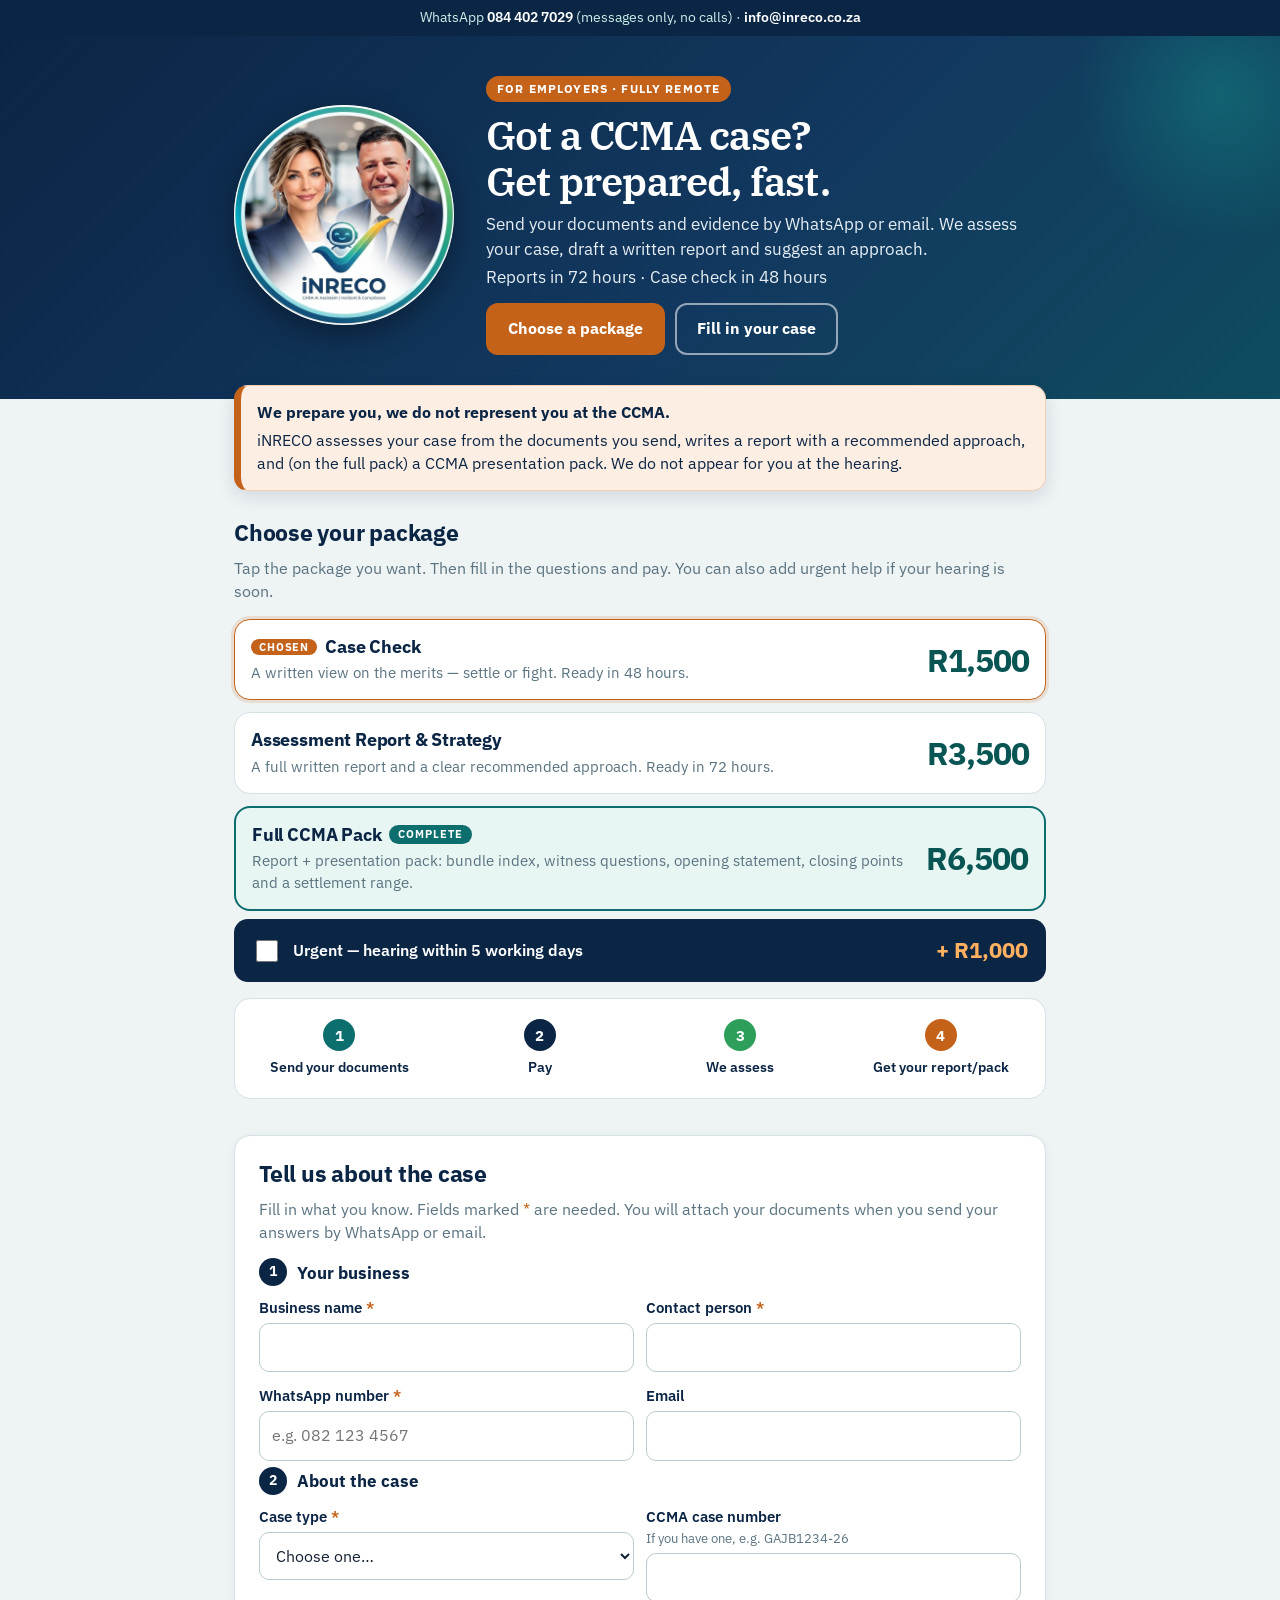
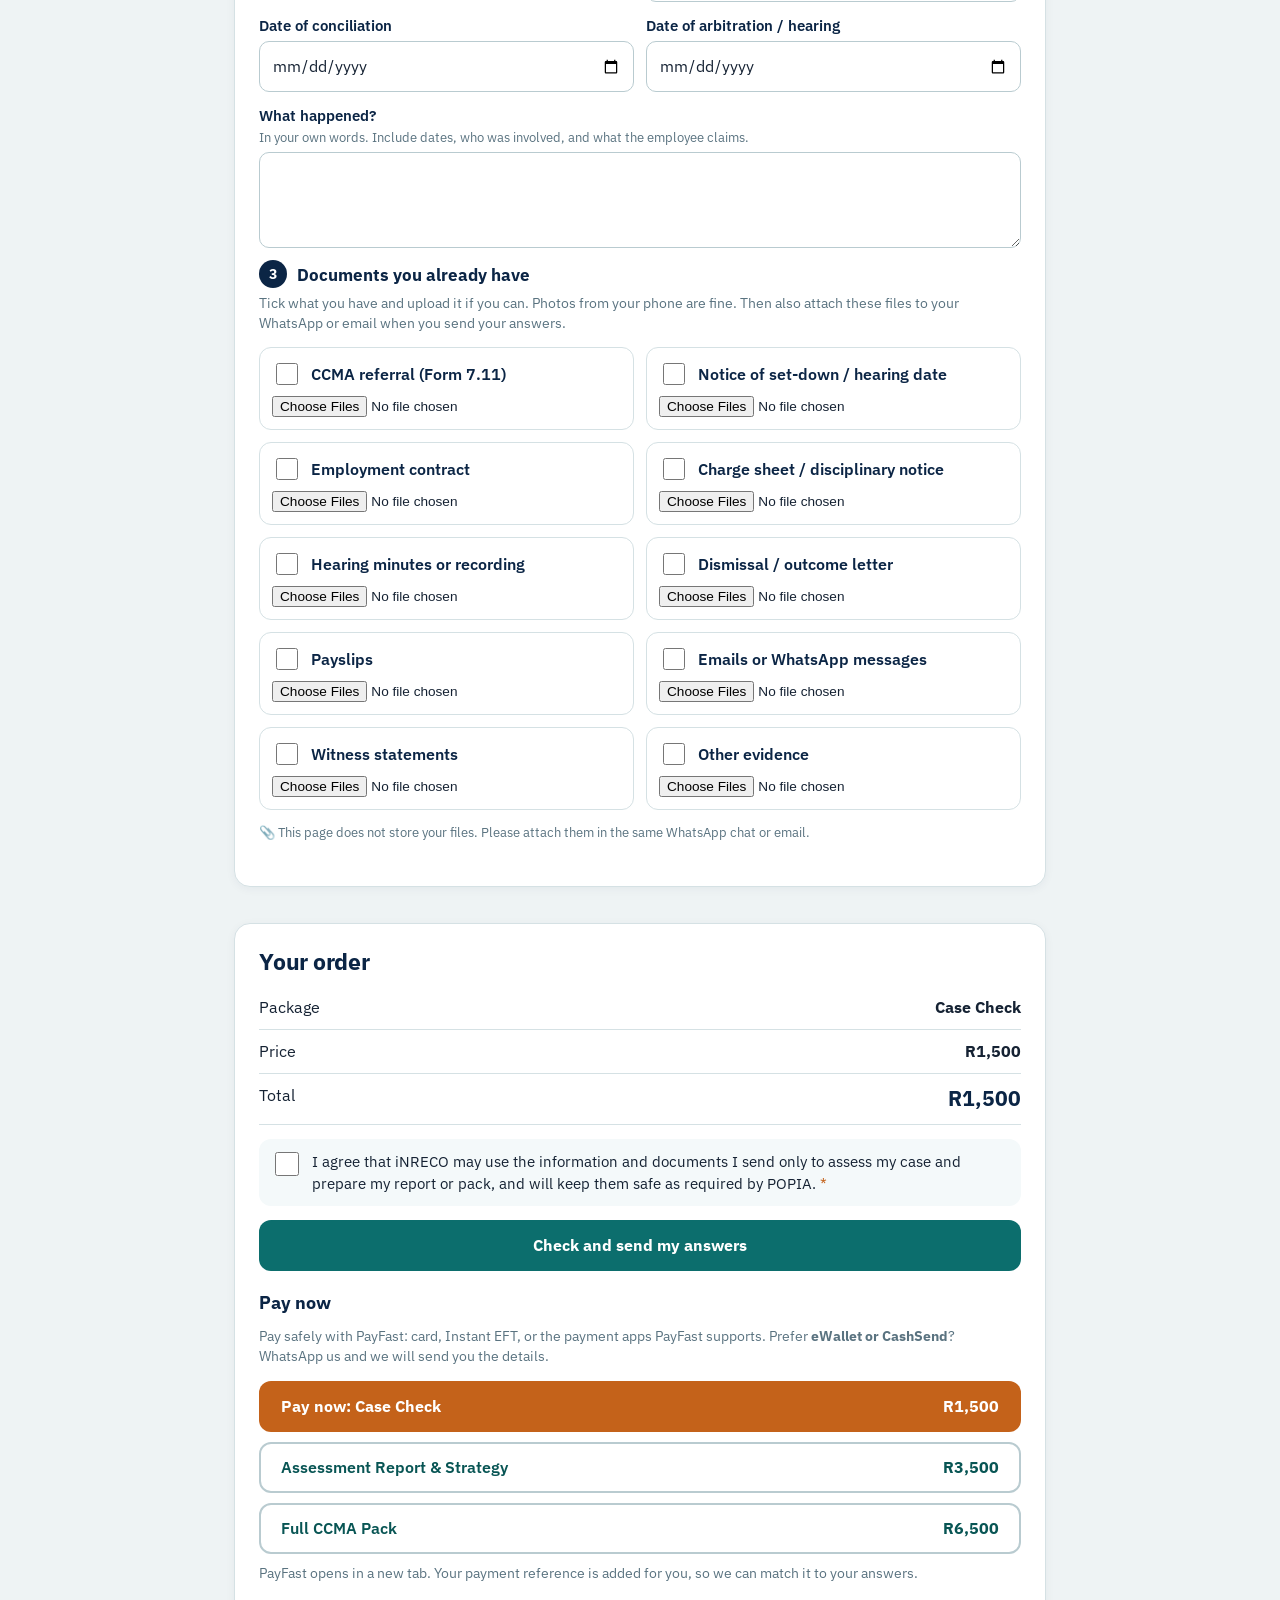
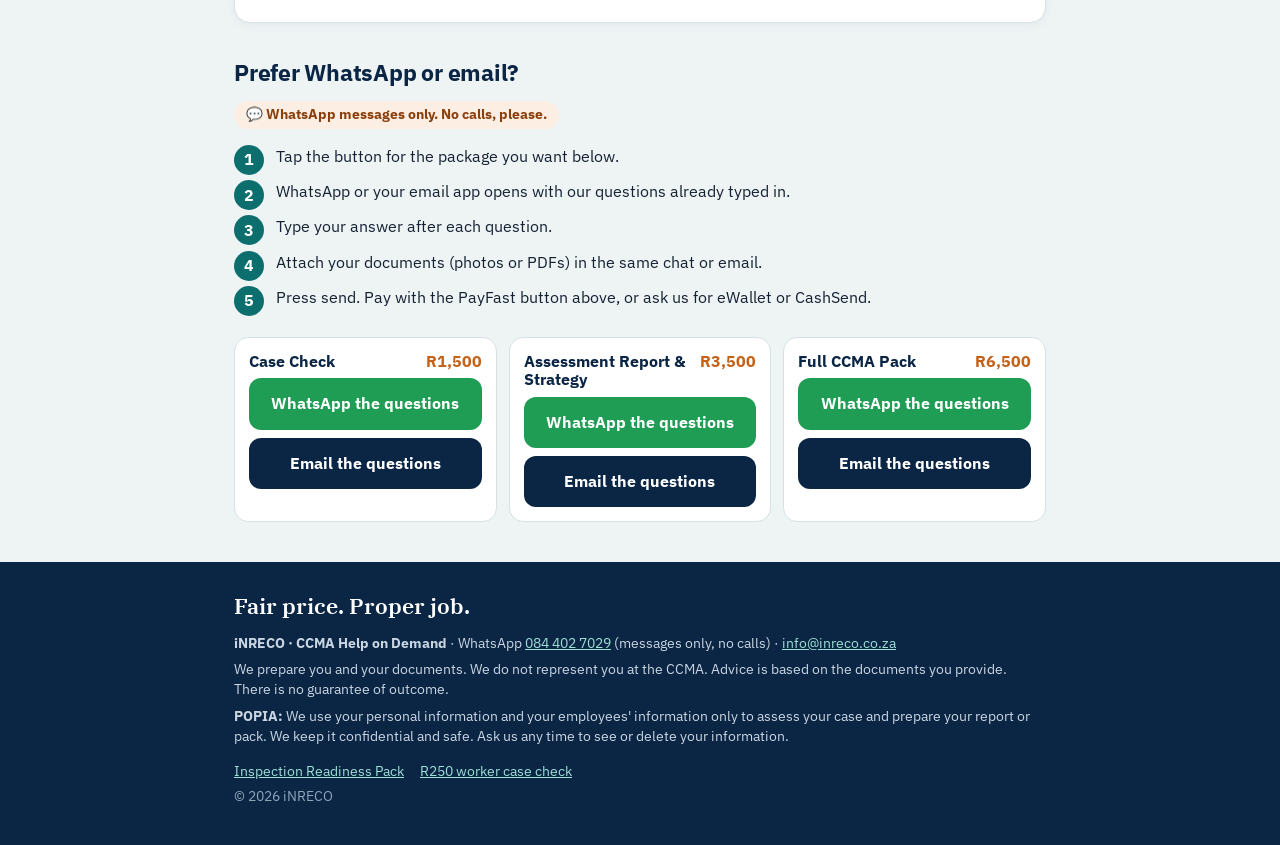
==== employer.html @ c91fc48b "Add files via upload" ====
<!DOCTYPE html>
<html lang="en-ZA">
<head>
<meta charset="utf-8">
<meta name="viewport" content="width=device-width, initial-scale=1, viewport-fit=cover">
<title>CCMA Help on Demand for Employers | iNRECO</title>
<meta name="description" content="Got a CCMA case? We assess your documents, write a report and a recommended approach, and prepare a CCMA presentation pack. Fully remote. We do not represent you at the CCMA.">
<meta name="theme-color" content="#0b2545">
<meta property="og:title" content="CCMA Help on Demand for Employers | iNRECO">
<meta property="og:description" content="Case Check R1,500 · Assessment Report &amp; Strategy R3,500 · Full CCMA Pack R6,500. We prepare you; we do not represent you at the CCMA.">
<meta property="og:image" content="logo-employer.webp">
<link rel="icon" href="logo-employer.webp">
<link rel="stylesheet" href="styles.css">
</head>
<body class="page-employer">

<div class="topbar">WhatsApp <a href="https://wa.me/27844027029" target="_blank" rel="noopener">084 402 7029</a> (messages only, no calls) · <a href="mailto:info@inreco.co.za">info@inreco.co.za</a></div>

<header class="hero">
  <div class="wrap hero-inner">
    <img class="logo" src="logo-employer.webp" width="220" height="220" alt="iNRECO CARA logo">
    <div>
      <span class="pill">For employers · Fully remote</span>
      <h1>Got a CCMA case?<br>Get prepared, fast.</h1>
      <p class="sub">Send your documents and evidence by WhatsApp or email. We assess your case, draft a written report and suggest an approach.</p>
      <p class="sub">Reports in 72 hours · Case check in 48 hours</p>
      <div class="hero-cta">
        <a class="btn btn-primary" href="#packages">Choose a package</a>
        <a class="btn btn-ghost" href="#start">Fill in your case</a>
      </div>
    </div>
  </div>
</header>

<div class="wrap">
  <div class="warn" role="note" style="margin-top:-14px">
    <strong>We prepare you, we do not represent you at the CCMA.</strong>
    iNRECO assesses your case from the documents you send, writes a report with a recommended approach, and (on the full pack) a CCMA presentation pack. We do not appear for you at the hearing.
  </div>
</div>

<main>
<section id="payReturn" hidden style="padding-top:16px">
  <div class="wrap"><div class="card" style="border:2px solid #1f9d8b">
    <h2 id="payReturnTitle">Thank you</h2>
    <p id="payReturnText"></p>
    <a class="btn btn-wa" id="payReturnWa" href="#" target="_blank" rel="noopener">WhatsApp us</a>
  </div></div>
</section>

<section id="packages">
  <div class="wrap">
    <h2>Choose your package</h2>
    <p class="lead">Tap the package you want. Then fill in the questions and pay. You can also add urgent help if your hearing is soon.</p>
    <div class="pack-grid">
      <button type="button" class="pack-card selected" data-pkg="check">
        <h2><span class="chosen">Chosen</span> Case Check</h2>
        <div class="price">R1,500</div>
        <p>A written view on the merits — settle or fight. Ready in 48 hours.</p>
      </button>
      <button type="button" class="pack-card" data-pkg="strategy">
        <h2><span class="chosen">Chosen</span> Assessment Report &amp; Strategy</h2>
        <div class="price">R3,500</div>
        <p>A full written report and a clear recommended approach. Ready in 72 hours.</p>
      </button>
      <button type="button" class="pack-card featured" data-pkg="full">
        <h2><span class="chosen">Chosen</span> Full CCMA Pack <span class="tag">Complete</span></h2>
        <div class="price">R6,500</div>
        <p>Report + presentation pack: bundle index, witness questions, opening statement, closing points and a settlement range.</p>
      </button>
    </div>
    <label class="urgent-bar" id="urgentBar">
      <input type="checkbox" id="f_urgent" name="urgent" form="packForm" value="Yes" data-label="Urgent — hearing within 5 working days">
      <span class="urgent-copy">Urgent — hearing within 5 working days</span>
      <span class="amt">+ R1,000</span>
    </label>
    <ol class="flow">
      <li><span class="num">1</span><span>Send your documents</span></li>
      <li><span class="num">2</span><span>Pay</span></li>
      <li><span class="num">3</span><span>We assess</span></li>
      <li><span class="num">4</span><span>Get your report/pack</span></li>
    </ol>
  </div>
</section>

<form id="packForm" novalidate>
<input type="hidden" name="package" id="packageInput" value="check">

<section id="start">
  <div class="wrap">
    <div class="card">
      <h2>Tell us about the case</h2>
      <p class="lead">Fill in what you know. Fields marked <span class="req">*</span> are needed. You will attach your documents when you send your answers by WhatsApp or email.</p>

      <fieldset>
        <legend><span class="num">1</span>Your business</legend>
        <div class="grid two">
          <div class="field"><label for="f_bizname">Business name <span class="req">*</span></label><input id="f_bizname" name="business_name" type="text" required autocomplete="organization"></div>
          <div class="field"><label for="f_contact">Contact person <span class="req">*</span></label><input id="f_contact" name="contact_person" type="text" required autocomplete="name"></div>
          <div class="field"><label for="f_wa">WhatsApp number <span class="req">*</span></label><input id="f_wa" name="whatsapp" type="tel" required inputmode="tel" placeholder="e.g. 082 123 4567" autocomplete="tel"></div>
          <div class="field"><label for="f_email">Email</label><input id="f_email" name="email" type="email" autocomplete="email" inputmode="email"></div>
        </div>
      </fieldset>

      <fieldset>
        <legend><span class="num">2</span>About the case</legend>
        <div class="grid two">
          <div class="field">
            <label for="f_casetype">Case type <span class="req">*</span></label>
            <select id="f_casetype" name="case_type" required>
              <option value="">Choose one…</option>
              <option>Unfair dismissal</option>
              <option>Unfair labour practice</option>
              <option>Retrenchment</option>
              <option>Unfair discrimination</option>
              <option>Other</option>
            </select>
          </div>
          <div class="field"><label for="f_caseno">CCMA case number <span class="hint">If you have one, e.g. GAJB1234-26</span></label><input id="f_caseno" name="ccma_case_no" type="text"></div>
          <div class="field"><label for="f_conciliation">Date of conciliation</label><input id="f_conciliation" name="conciliation_date" type="date"></div>
          <div class="field"><label for="f_arbitration">Date of arbitration / hearing</label><input id="f_arbitration" name="arbitration_date" type="date"></div>
        </div>
        <div class="field" style="margin-top:12px"><label for="f_what">What happened? <span class="hint">In your own words. Include dates, who was involved, and what the employee claims.</span></label><textarea id="f_what" name="what_happened"></textarea></div>
      </fieldset>

      <fieldset>
        <legend><span class="num">3</span>Documents you already have</legend>
        <p class="small" style="margin-top:-4px">Tick what you have and upload it if you can. Photos from your phone are fine. Then also attach these files to your WhatsApp or email when you send your answers.</p>
        <div class="grid docs" id="docList"></div>
        <p class="upload-note">📎 This page does not store your files. Please attach them in the same WhatsApp chat or email.</p>
      </fieldset>
    </div>
  </div>
</section>

<section id="summary">
  <div class="wrap">
    <div class="card">
      <h2>Your order</h2>
      <div class="summary-row"><span>Package</span><b id="sumName">Case Check</b></div>
      <div class="summary-row"><span>Price</span><b id="sumPrice">R1,500</b></div>
      <div class="summary-row" id="sumUrgentRow" hidden><span>Urgent add-on</span><b id="sumUrgent"></b></div>
      <div class="summary-row"><span>Total</span><span class="summary-total" id="sumTotal">R1,500</span></div>

      <div class="consent" style="margin-top:14px">
        <input type="checkbox" id="f_popia" name="popia_consent" value="Yes" required>
        <label for="f_popia">I agree that iNRECO may use the information and documents I send only to assess my case and prepare my report or pack, and will keep them safe as required by POPIA. <span class="req">*</span></label>
      </div>

      <div class="errors" id="errors" hidden></div>
      <button type="submit" class="btn btn-teal btn-block" style="margin-top:14px" id="submitBtn">Check and send my answers</button>

      <div id="result" hidden style="margin-top:16px">
        <h3>✅ Your answers are ready</h3>
        <p class="small">Send them to us by WhatsApp or email. Then attach your documents in the same chat or email.</p>
        <pre id="resultText"></pre>
        <div class="grid two" style="margin-top:10px">
          <a class="btn btn-wa" id="sendWa" href="#" target="_blank" rel="noopener">Send my answers by WhatsApp</a>
          <a class="btn btn-mail" id="sendMail" href="#">Send my answers by email</a>
        </div>
        <p class="small" id="truncNote" hidden>Your answers were long, so the WhatsApp message is shortened. The email has everything.</p>
      </div>

      <h3 style="margin-top:22px">Pay now</h3>
      <p class="small">Pay safely with PayFast: card, Instant EFT, or the payment apps PayFast supports. Prefer <b>eWallet or CashSend</b>? WhatsApp us and we will send you the details.</p>
      <div class="paylist" id="payList"></div>
      <p class="small" style="margin-top:10px">PayFast opens in a new tab. Your payment reference is added for you, so we can match it to your answers.</p>
    </div>
  </div>
</section>
</form>

<section id="whatsapp">
  <div class="wrap">
    <h2>Prefer WhatsApp or email?</h2>
    <p><span class="nocalls">💬 WhatsApp messages only. No calls, please.</span></p>
    <ol class="steps">
      <li>Tap the button for the package you want below.</li>
      <li>WhatsApp or your email app opens with our questions already typed in.</li>
      <li>Type your answer after each question.</li>
      <li>Attach your documents (photos or PDFs) in the same chat or email.</li>
      <li>Press send. Pay with the PayFast button above, or ask us for eWallet or CashSend.</li>
    </ol>
    <div class="contact-grid" id="contactGrid"></div>
  </div>
</section>
</main>

<div class="sticky" id="sticky">
  <div><div class="lbl" id="stickyName">Case Check</div><div class="val" id="stickyPrice">R1,500</div></div>
  <a class="btn btn-primary" href="#summary">Continue</a>
</div>

<footer>
  <div class="wrap">
    <p class="motto">Fair price. Proper job.</p>
    <p><b>iNRECO · CCMA Help on Demand</b> · WhatsApp <a href="https://wa.me/27844027029" target="_blank" rel="noopener">084 402 7029</a> (messages only, no calls) · <a href="mailto:info@inreco.co.za">info@inreco.co.za</a></p>
    <p>We prepare you and your documents. We do not represent you at the CCMA. Advice is based on the documents you provide. There is no guarantee of outcome.</p>
    <p><b>POPIA:</b> We use your personal information and your employees' information only to assess your case and prepare your report or pack. We keep it confidential and safe. Ask us any time to see or delete your information.</p>
    <p class="site-nav">
      <a href="./">Inspection Readiness Pack</a>
      <a href="worker">R250 worker case check</a>
    </p>
    <p class="small" style="color:#8fa6ba">© <span id="yr">2026</span> iNRECO</p>
  </div>
</footer>

<script src="checkout.js"></script>
<script src="employer.js"></script>
</body>
</html>
---- styles.css ----
/* iNRECO Inspection Readiness Pack – mobile-first styles */
[hidden]{display:none!important}
@font-face{font-family:"IBM Plex Sans";src:url("IBMPlexSans-Variable.ttf") format("truetype");font-weight:100 900;font-display:swap}
@font-face{font-family:"IBM Plex Serif";src:url("IBMPlexSerif-SemiBold.ttf") format("truetype");font-weight:600;font-display:swap}
:root{
  --navy:#0b2545;--navy2:#12385f;--teal:#0c6e6d;--teal-d:#085554;--teal-l:#e8f6f3;
  --green:#2e9e5b;--orange:#c4621a;--orange-l:#fdeee3;--ink:#152233;--muted:#5a7380;
  --bg:#eef3f4;--card:#fff;--line:#d5e1e4;--radius:16px;
}
*{box-sizing:border-box}
html{-webkit-text-size-adjust:100%}
body{margin:0;background:var(--bg);color:var(--ink);font-family:"IBM Plex Sans",system-ui,-apple-system,"Segoe UI",Roboto,sans-serif;font-size:16px;line-height:1.45;-webkit-font-smoothing:antialiased}
img{max-width:100%;display:block}
a{color:var(--teal-d)}
.wrap{max-width:860px;margin:0 auto;padding:0 16px}
h1,h2,h3{color:var(--navy);line-height:1.15;margin:0 0 .5em}
h2{font-size:1.45rem;letter-spacing:-.01em}
h3{font-size:1.12rem}
.sr{position:absolute;width:1px;height:1px;overflow:hidden;clip:rect(0 0 0 0)}

/* Top bar */
.topbar{background:var(--navy);color:#c8f0ea;font-size:.85rem;padding:8px 0;text-align:center}
.topbar a{color:#fff;font-weight:600;text-decoration:none}

/* Hero */
.hero{background:linear-gradient(135deg,var(--navy) 0%,var(--navy2) 58%,#0c5f5e 140%);color:#fff;padding:24px 0 28px;position:relative;overflow:hidden}
.hero::after{content:"";position:absolute;right:-90px;top:-90px;width:300px;height:300px;background:radial-gradient(circle,rgba(20,160,150,.35),transparent 68%);pointer-events:none}
.hero-inner{display:flex;flex-direction:column;align-items:center;text-align:center;gap:16px;position:relative;z-index:1}
.logo{width:150px;height:150px;border-radius:50%;object-fit:cover;background:#fff;box-shadow:0 10px 28px rgba(0,0,0,.35)}
.pill{display:inline-block;font-size:.72rem;font-weight:700;letter-spacing:.1em;text-transform:uppercase;padding:5px 11px;border-radius:999px;background:var(--orange);color:#fff}
.hero h1{color:#fff;font-family:"IBM Plex Serif",Georgia,serif;font-weight:600;font-size:1.85rem;letter-spacing:-.02em;margin:10px 0 8px}
.hero .sub{color:#e6eef4;font-size:1.05rem;margin:0 0 4px}
.hero-cta{display:flex;flex-wrap:wrap;gap:10px;justify-content:center;margin-top:14px}
.warn{background:var(--orange-l);border:1.5px solid #f3d0b3;border-left:7px solid var(--orange);border-radius:14px;padding:14px 16px;color:var(--navy);margin:-14px auto 0;position:relative;z-index:2;box-shadow:0 6px 18px rgba(11,37,69,.12)}
.warn strong{display:block;margin-bottom:6px;font-size:1.02rem}
.warn ul{margin:0;padding-left:20px}
.warn li{margin:4px 0}
.warn .src{font-size:.78rem;color:var(--muted);margin-top:8px}

/* Buttons */
.btn{display:inline-flex;align-items:center;justify-content:center;gap:8px;min-height:48px;padding:12px 20px;border-radius:12px;font:inherit;font-weight:700;font-size:1rem;text-decoration:none;border:2px solid transparent;cursor:pointer;transition:transform .08s,filter .15s;text-align:center}
.btn:active{transform:scale(.98)}
.btn-primary{background:var(--orange);color:#fff}
.btn-primary:hover{filter:brightness(1.07)}
.btn-teal{background:var(--teal);color:#fff}
.btn-ghost{background:transparent;color:#fff;border-color:rgba(255,255,255,.55)}
.btn-outline{background:#fff;color:var(--teal-d);border-color:var(--teal)}
.btn-wa{background:#1f9d55;color:#fff}
.btn-mail{background:var(--navy);color:#fff}
.btn-block{width:100%}
.btn[disabled]{opacity:.5;cursor:not-allowed}

/* Sections */
section{padding:28px 0 8px}
.card{background:var(--card);border:1px solid var(--line);border-radius:var(--radius);padding:18px 16px;box-shadow:0 2px 10px rgba(11,37,69,.05)}
.lead{color:var(--muted);margin:0 0 14px}

/* Package header */
.pkg-head{display:flex;justify-content:space-between;align-items:flex-start;gap:12px;background:var(--teal-l);border:2px solid var(--teal);border-radius:var(--radius);padding:16px}
.pkg-head h2{margin:4px 0 6px;font-size:1.3rem}
.price{font-size:2rem;font-weight:750;color:var(--teal-d);letter-spacing:-.03em;line-height:1;white-space:nowrap;text-align:right}
.price small{display:block;font-size:.68rem;font-weight:600;letter-spacing:.06em;text-transform:uppercase;color:var(--muted);margin-top:4px}
.tag{display:inline-block;font-size:.7rem;font-weight:700;letter-spacing:.08em;text-transform:uppercase;padding:3px 9px;border-radius:999px;background:var(--teal);color:#fff}
.ticks{list-style:none;padding:0;margin:10px 0 0}
.ticks li{position:relative;padding-left:26px;margin:6px 0}
.ticks li::before{content:"✓";position:absolute;left:0;top:0;width:19px;height:19px;border-radius:50%;background:var(--green);color:#fff;font-size:.72rem;font-weight:800;display:flex;align-items:center;justify-content:center;margin-top:2px}

/* Form */
fieldset{border:0;padding:0;margin:0 0 6px}
legend{font-weight:700;color:var(--navy);font-size:1.08rem;padding:0;margin:18px 0 10px;display:flex;align-items:center;gap:10px}
legend .num{width:28px;height:28px;border-radius:50%;background:var(--navy);color:#fff;font-size:.85rem;display:inline-flex;align-items:center;justify-content:center;flex-shrink:0}
.grid{display:grid;grid-template-columns:1fr;gap:12px}
.field label,.qlabel{display:block;font-weight:600;font-size:.95rem;margin-bottom:5px;color:var(--navy)}
.hint{display:block;font-weight:400;font-size:.82rem;color:var(--muted);margin-top:2px}
.req{color:var(--orange)}
input[type=text],input[type=email],input[type=tel],input[type=number],input[type=date],select,textarea{width:100%;font:inherit;font-size:16px;padding:12px;border:1.5px solid #b9cbd0;border-radius:10px;background:#fff;color:var(--ink);min-height:48px}
textarea{min-height:96px;resize:vertical}
input:focus,select:focus,textarea:focus{outline:3px solid rgba(12,110,109,.25);border-color:var(--teal)}
.invalid{border-color:#c0392b!important;background:#fff6f5!important}
.choices{display:flex;flex-wrap:wrap;gap:8px}
.choice{position:relative}
.choice input{position:absolute;opacity:0;inset:0}
.choice span{display:inline-flex;align-items:center;min-height:44px;padding:8px 14px;border:1.5px solid #b9cbd0;border-radius:999px;background:#fff;font-size:.95rem;cursor:pointer}
.choice input:checked+span{background:var(--teal);border-color:var(--teal);color:#fff;font-weight:600}
.choice input:focus-visible+span{outline:3px solid rgba(12,110,109,.35)}
.cond{background:#f4f9fa;border:1px dashed #9fc3c6;border-radius:12px;padding:14px;margin-top:4px}
.cond[hidden]{display:none}
.note{background:#eaf7ef;border-left:5px solid var(--green);border-radius:10px;padding:10px 12px;font-size:.92rem;color:#174c2f}
.note[hidden]{display:none}
.doc{display:grid;grid-template-columns:1fr;gap:8px;padding:12px;border:1px solid var(--line);border-radius:12px;background:#fff}
.doc .top{display:flex;align-items:center;gap:10px;font-weight:600;color:var(--navy)}
.doc .top input{width:22px;height:22px;accent-color:var(--teal);flex-shrink:0}
.doc input[type=file]{font-size:.85rem;width:100%}
.upload-note{font-size:.82rem;color:var(--muted)}
.consent{display:flex;gap:10px;align-items:flex-start;background:#f4f9fa;border-radius:12px;padding:12px;font-size:.92rem}
.consent input{width:24px;height:24px;flex-shrink:0;accent-color:var(--teal);margin-top:1px}

/* Upgrades */
.upgrades{display:grid;grid-template-columns:1fr;gap:14px}
.up{border:2px solid var(--line);border-radius:var(--radius);background:#fff;overflow:hidden;transition:border-color .2s,box-shadow .2s}
.up.selected{border-color:var(--orange);box-shadow:0 0 0 3px rgba(196,98,26,.15)}
.up-toggle{width:100%;display:flex;align-items:center;justify-content:space-between;gap:12px;padding:16px;background:none;border:0;font:inherit;text-align:left;cursor:pointer;color:var(--ink)}
.up-toggle h3{margin:0 0 3px}
.up-toggle .short{font-size:.9rem;color:var(--muted)}
.up-price{font-size:1.5rem;font-weight:750;color:var(--orange);white-space:nowrap}
.chev{display:inline-block;transition:transform .2s;color:var(--teal);font-size:1.1rem;margin-left:6px}
.up.open .chev{transform:rotate(180deg)}
.up-body{padding:0 16px 16px;border-top:1px solid var(--line)}
.up-body[hidden]{display:none}
.chosen-badge{display:none;font-size:.7rem;font-weight:700;letter-spacing:.08em;text-transform:uppercase;padding:3px 9px;border-radius:999px;background:var(--orange);color:#fff;margin-bottom:4px}
.up.selected .chosen-badge{display:inline-block}
.basic-switch{margin-top:12px;font-size:.92rem;text-align:center}
.basic-switch button{background:none;border:0;color:var(--teal-d);text-decoration:underline;font:inherit;cursor:pointer;padding:8px}

.extra{margin-top:20px;border:2px solid var(--orange);border-radius:var(--radius);padding:16px;background:#fffaf6}
.extra[hidden]{display:none}
.extra h3{color:var(--orange)}
.deadline{background:#fff1f0;border:2px solid #d0453a;border-radius:12px;padding:12px 14px;color:#7a1c14;font-weight:600}
.deadline .big{display:block;font-size:1.05rem;color:#a3241a;margin-bottom:4px}
#daysLeft{display:block;margin-top:6px;font-weight:700}
#daysLeft[hidden]{display:none}

/* Summary & pay */
.summary-row{display:flex;justify-content:space-between;gap:12px;padding:10px 0;border-bottom:1px solid var(--line)}
.summary-row:last-of-type{border-bottom:0}
.summary-total{font-size:1.3rem;font-weight:750;color:var(--navy)}
.paylist{display:grid;gap:10px;margin-top:14px}
.paybtn{justify-content:space-between}
.paybtn.dim{background:#fff;color:var(--teal-d);border-color:#b9cbd0;font-weight:600}
.paybtn .amt{font-weight:800}
.small{font-size:.85rem;color:var(--muted)}

/* WhatsApp/email */
.steps{counter-reset:s;list-style:none;padding:0;margin:0 0 16px}
.steps li{counter-increment:s;position:relative;padding:0 0 12px 42px;min-height:32px}
.steps li::before{content:counter(s);position:absolute;left:0;top:0;width:30px;height:30px;border-radius:50%;background:var(--teal);color:#fff;font-weight:700;display:flex;align-items:center;justify-content:center}
.contact-grid{display:grid;grid-template-columns:1fr;gap:12px}
.contact-card{border:1px solid var(--line);border-radius:14px;padding:14px;background:#fff}
.contact-card h3{display:flex;justify-content:space-between;gap:8px;font-size:1rem}
.contact-card h3 span{color:var(--orange);white-space:nowrap}
.contact-card .btns{display:grid;gap:8px}
.nocalls{display:inline-block;background:var(--orange-l);color:#8a3f0c;font-weight:700;border-radius:999px;padding:4px 12px;font-size:.85rem}

/* Submit result */
#result[hidden]{display:none}
#result pre{white-space:pre-wrap;word-break:break-word;background:#f4f9fa;border:1px solid var(--line);border-radius:12px;padding:12px;font:inherit;font-size:.88rem;max-height:340px;overflow:auto}
.errors{background:#fff1f0;border:1px solid #e7a29b;color:#7a1c14;border-radius:12px;padding:10px 14px;margin-bottom:12px}
.errors[hidden]{display:none}

/* Sticky mobile bar */
.sticky{position:sticky;bottom:0;z-index:20;background:rgba(255,255,255,.97);border-top:1px solid var(--line);padding:10px 16px calc(10px + env(safe-area-inset-bottom));display:flex;align-items:center;justify-content:space-between;gap:12px;box-shadow:0 -4px 14px rgba(11,37,69,.08)}
.sticky .lbl{font-size:.78rem;color:var(--muted);line-height:1.2}
.sticky .val{font-weight:750;color:var(--navy);font-size:1rem;line-height:1.2}
.sticky .btn{min-height:44px;padding:10px 16px}

footer{background:var(--navy);color:#c9d6e2;padding:28px 0 32px;margin-top:32px;font-size:.88rem}
footer .motto{font-family:"IBM Plex Serif",Georgia,serif;color:#fff;font-size:1.4rem;margin:0 0 10px}
footer a{color:#9ee0d6}
footer p{margin:6px 0}

@media (min-width:720px){
  .wrap{padding:0 24px}
  .hero{padding:40px 0 44px}
  .hero-inner{flex-direction:row;text-align:left;align-items:center;gap:32px}
  .hero-cta{justify-content:flex-start}
  .logo{width:220px;height:220px;flex-shrink:0}
  .hero h1{font-size:2.5rem}
  .grid.two{grid-template-columns:1fr 1fr}
  .upgrades{grid-template-columns:1fr 1fr;align-items:start}
  .contact-grid{grid-template-columns:repeat(3,1fr)}
  .card{padding:24px}
  .docs{grid-template-columns:1fr 1fr}
  .sticky{display:none}
}

/* ===== Extra styles for /employer and /worker pages ===== */
.site-nav{margin-top:14px;display:flex;flex-wrap:wrap;gap:8px 16px}
.site-nav a{color:#9ee0d6}

/* Employer package picker */
.pack-grid{display:grid;gap:12px;margin:16px 0 8px}
.pack-card{display:grid;grid-template-columns:1fr auto;column-gap:14px;row-gap:4px;text-align:left;width:100%;background:#fff;border:1.5px solid var(--line);border-radius:var(--radius);padding:16px;cursor:pointer;font:inherit;color:inherit}
.pack-card h2{grid-column:1;margin:0;font-size:1.15rem;display:flex;flex-wrap:wrap;align-items:center;gap:8px}
.pack-card .price{grid-column:2;grid-row:1 / span 2;align-self:center}
.pack-card p{grid-column:1;margin:0;color:var(--muted);font-size:.95rem}
.pack-card.featured{background:var(--teal-l);border-color:var(--teal);border-width:2px}
.pack-card.selected{border-color:var(--orange);box-shadow:0 0 0 3px rgba(196,98,26,.15)}
.pack-card .chosen{display:none;font-size:.68rem;font-weight:700;letter-spacing:.08em;text-transform:uppercase;padding:2px 8px;border-radius:999px;background:var(--orange);color:#fff}
.pack-card.selected .chosen{display:inline-block}

.urgent-bar{display:flex;align-items:center;gap:12px;background:var(--navy);color:#fff;border-radius:14px;padding:14px 16px;cursor:pointer;margin:8px 0 0;border:2px solid transparent}
.urgent-bar input{width:22px;height:22px;accent-color:#ffb060;flex-shrink:0}
.urgent-bar .urgent-copy{flex:1;font-weight:600;line-height:1.3}
.urgent-bar .amt{font-size:1.35rem;font-weight:750;color:#ffb060;white-space:nowrap;margin-left:auto}
.urgent-bar.on{border-color:#ffb060;box-shadow:0 0 0 3px rgba(196,98,26,.25)}

.flow{display:grid;grid-template-columns:1fr 1fr;gap:4px 8px;list-style:none;padding:12px 8px;margin:16px 0 0;background:#fff;border:1px solid var(--line);border-radius:var(--radius)}
@media (min-width:560px){.flow{grid-template-columns:repeat(4,1fr)}}
.flow li{display:flex;flex-direction:column;align-items:center;text-align:center;font-weight:600;font-size:.88rem;color:var(--navy);padding:8px 6px;gap:6px}
.flow .num{width:32px;height:32px;border-radius:50%;color:#fff;font-weight:750;font-size:.95rem;display:flex;align-items:center;justify-content:center}
.flow li:nth-child(1) .num{background:var(--teal)}
.flow li:nth-child(2) .num{background:var(--navy)}
.flow li:nth-child(3) .num{background:var(--green)}
.flow li:nth-child(4) .num{background:var(--orange)}

/* Worker page: large type, big buttons, simple steps */
.page-worker{font-size:19px}
.page-worker .hero h1{font-size:2.05rem;margin-top:8px}
.page-worker .logo{width:180px;height:180px}
.hero-badge-row{display:flex;flex-direction:column;align-items:center;gap:16px}
.price-badge{width:128px;height:128px;border-radius:50%;background:var(--orange);color:#fff;display:flex;flex-direction:column;align-items:center;justify-content:center;box-shadow:0 8px 22px rgba(196,98,26,.4);flex-shrink:0;border:4px solid #e8a04a}
.price-badge .only{font-size:.85rem;font-weight:700;text-transform:uppercase;letter-spacing:.06em}
.price-badge .amount{font-size:2.05rem;font-weight:800;letter-spacing:-.03em;line-height:1}

.how{display:grid;gap:14px;margin:0;padding:0;list-style:none}
.how-card{background:#fff;border:1.5px solid var(--line);border-radius:18px;padding:18px 16px;display:flex;gap:16px;align-items:center}
.how-icon{position:relative;width:80px;height:80px;border-radius:50%;background:#1a7a4c;color:#fff;display:flex;align-items:center;justify-content:center;flex-shrink:0}
.how-icon svg{width:42px;height:42px}
.how-icon .n{position:absolute;top:-6px;left:-6px;width:30px;height:30px;border-radius:50%;background:var(--orange);color:#fff;font-weight:800;font-size:1.05rem;display:flex;align-items:center;justify-content:center;box-shadow:0 0 0 3px #fff}
.how-card:nth-child(2) .how-icon{background:var(--navy)}
.how-card:nth-child(3) .how-icon{background:var(--teal)}
.how-card h2{margin:0 0 4px;font-size:1.2rem}
.how-card p{margin:0;color:var(--muted);font-size:1rem}

.deadline-banner{display:flex;gap:14px;align-items:center;background:var(--orange-l);border:1.5px solid #f3d0b3;border-left:7px solid var(--orange);border-radius:14px;padding:14px 16px;color:var(--navy);font-weight:700;margin:0}
.day-badge{width:68px;height:68px;border-radius:50%;background:var(--orange);color:#fff;display:flex;flex-direction:column;align-items:center;justify-content:center;flex-shrink:0;line-height:1}
.day-badge strong{font-size:1.55rem}
.day-badge span{font-size:.72rem;font-weight:700;text-transform:uppercase;margin-top:2px}

.page-worker input[type=text],.page-worker input[type=tel],.page-worker input[type=date],.page-worker textarea{
  font-size:18px;min-height:56px;padding:14px;border-radius:12px
}
.page-worker textarea{min-height:120px}
.page-worker .btn{min-height:58px;font-size:1.15rem;border-radius:14px}
.page-worker .field label,.page-worker .qlabel{font-size:1.08rem}
.page-worker .consent{font-size:1rem;padding:14px}
.page-worker .consent input{width:28px;height:28px}
.page-worker .card{padding:20px 16px}
.page-worker .pkg-head{align-items:center}

@media (min-width:720px){
  .how{grid-template-columns:1fr 1fr 1fr}
  .how-card{flex-direction:column;text-align:center;padding:22px 16px}
  .page-worker .hero-inner{align-items:center}
  .page-worker .logo{width:220px;height:220px}
  .page-worker .hero h1{font-size:2.6rem}
  .hero-badge-row{flex-direction:row;align-items:center}
}
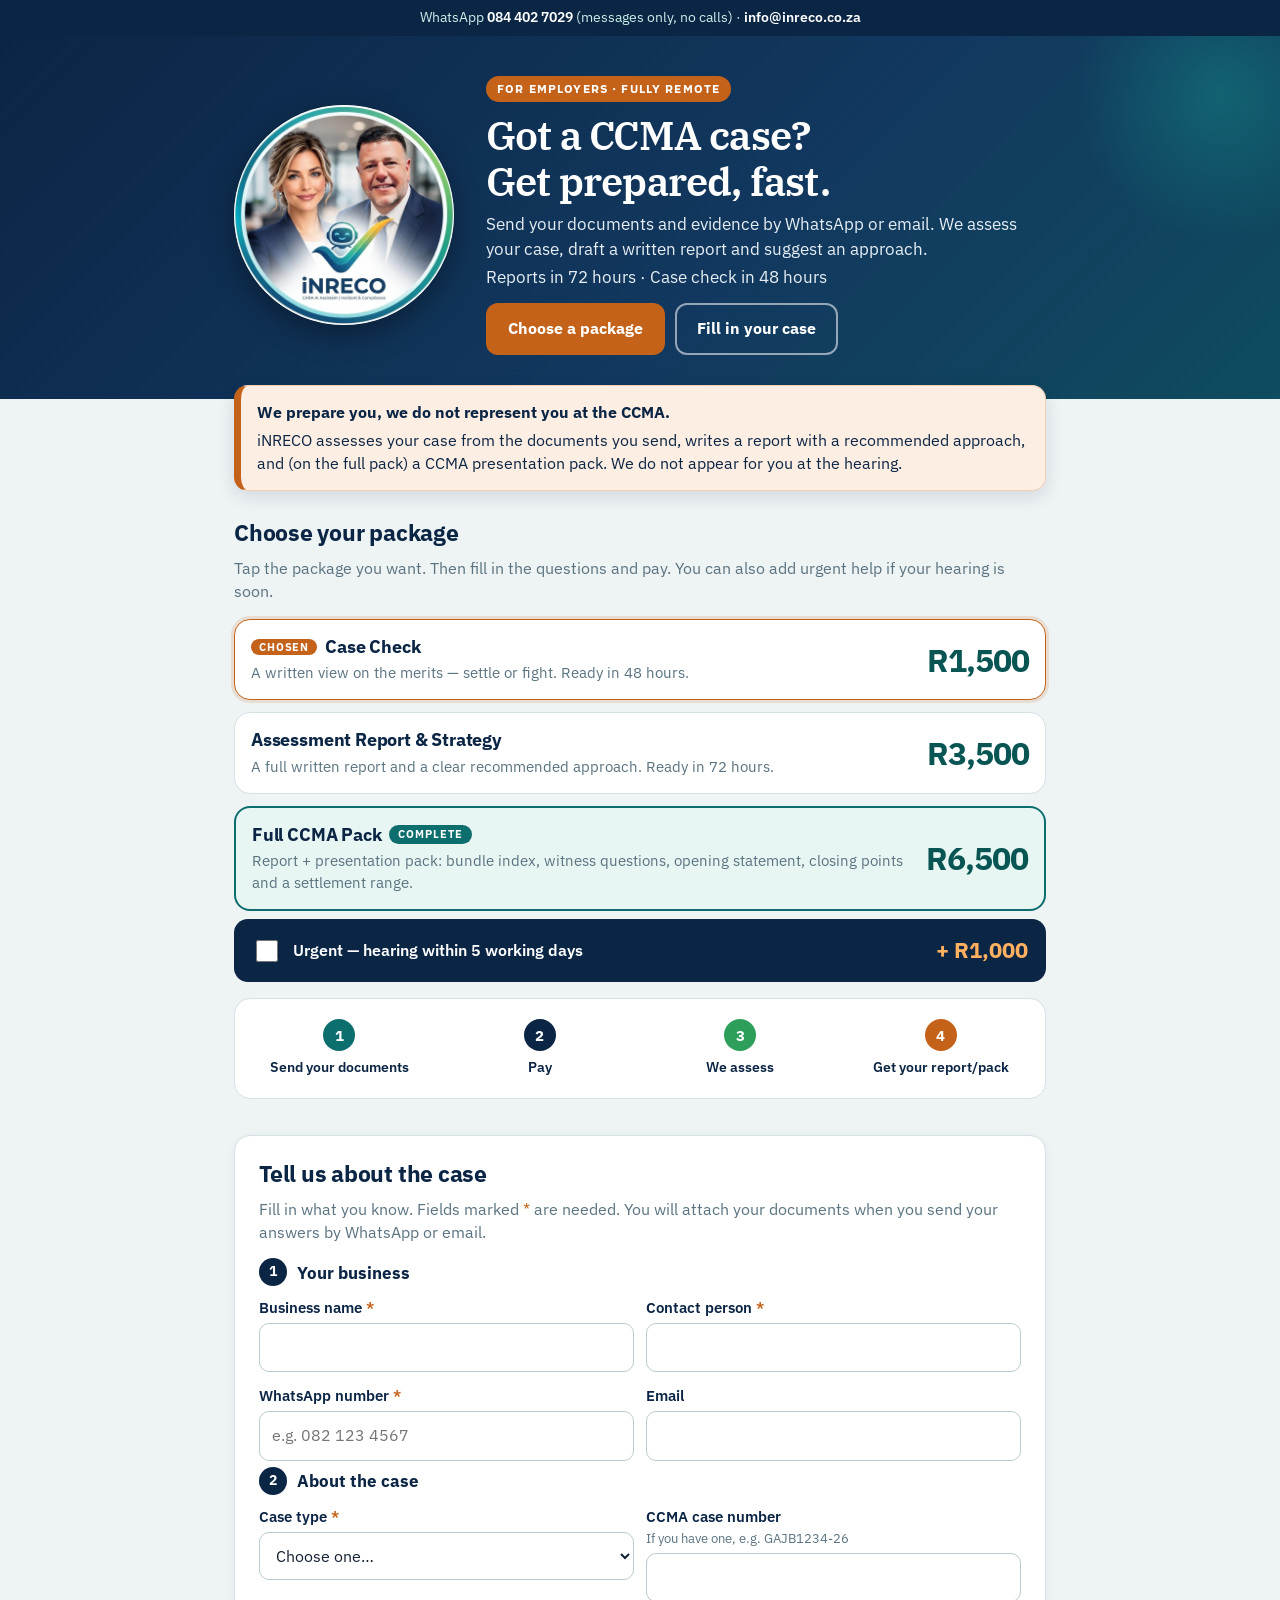
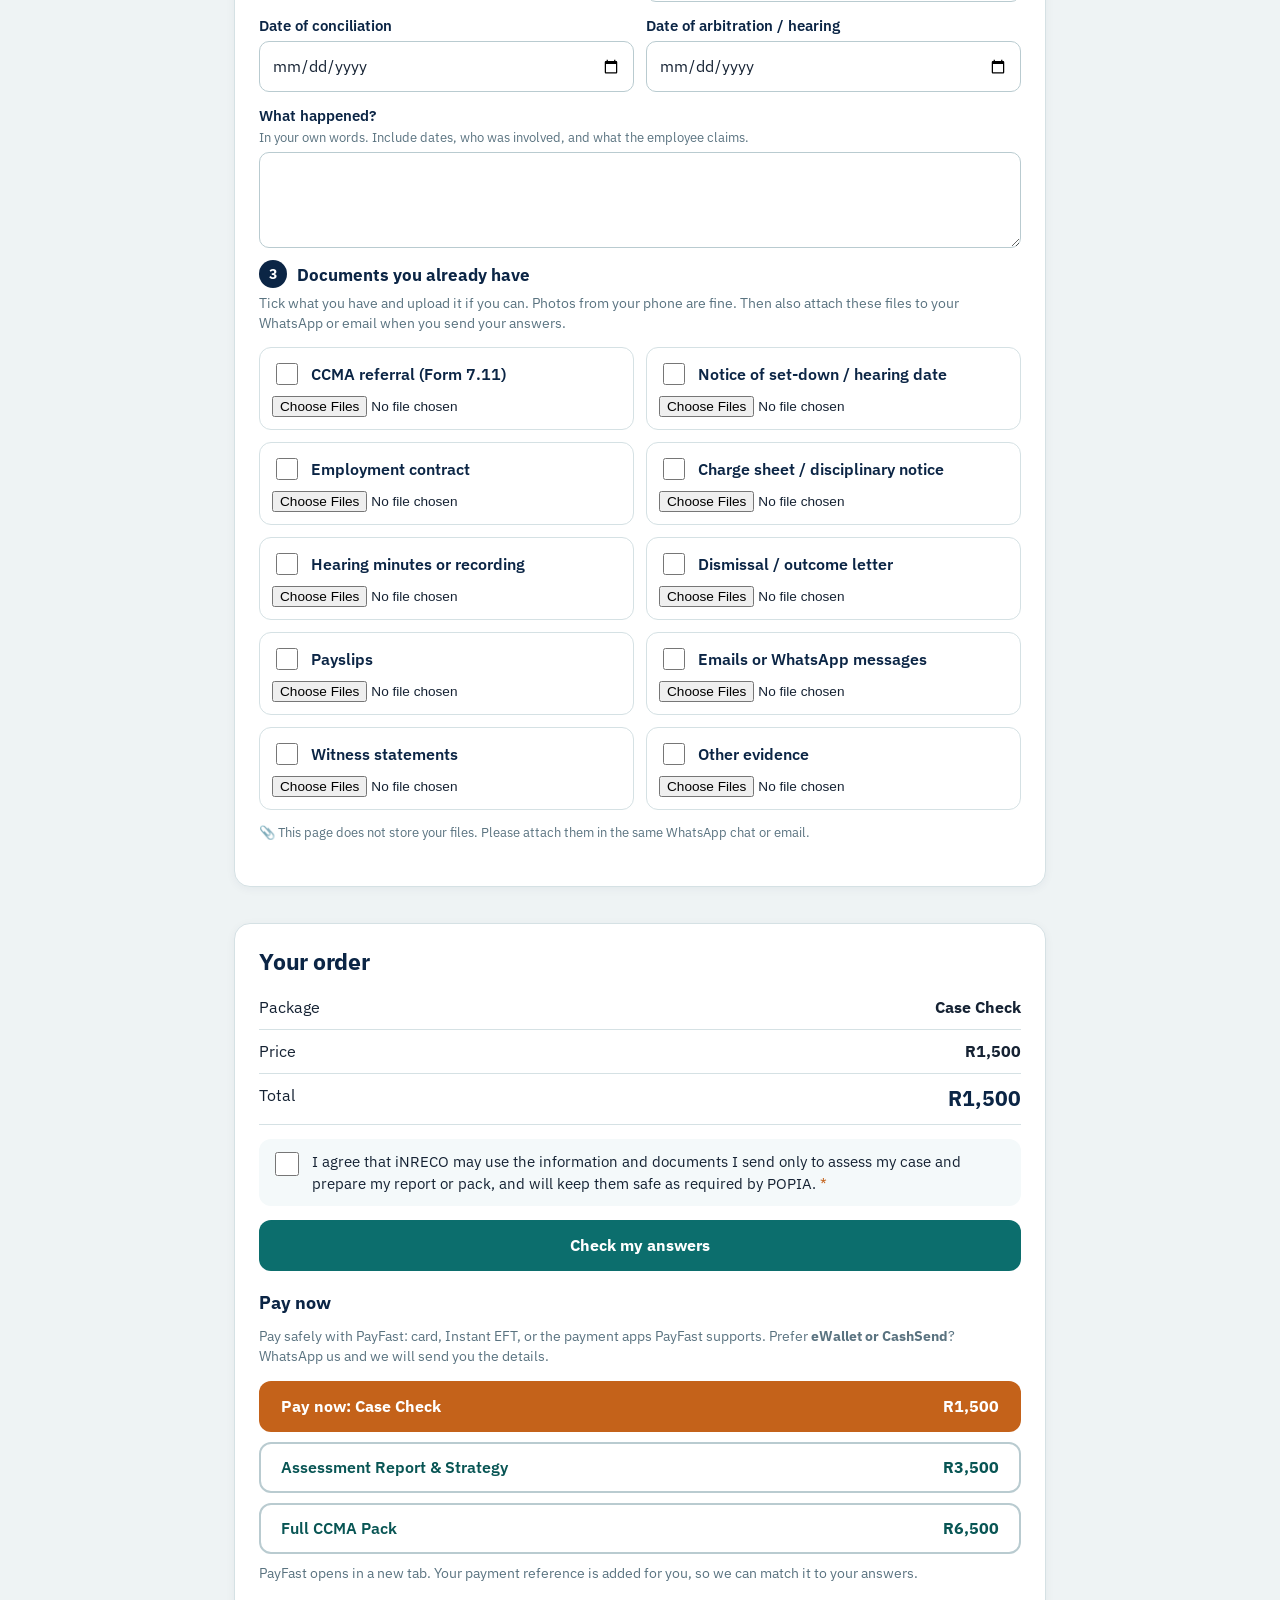
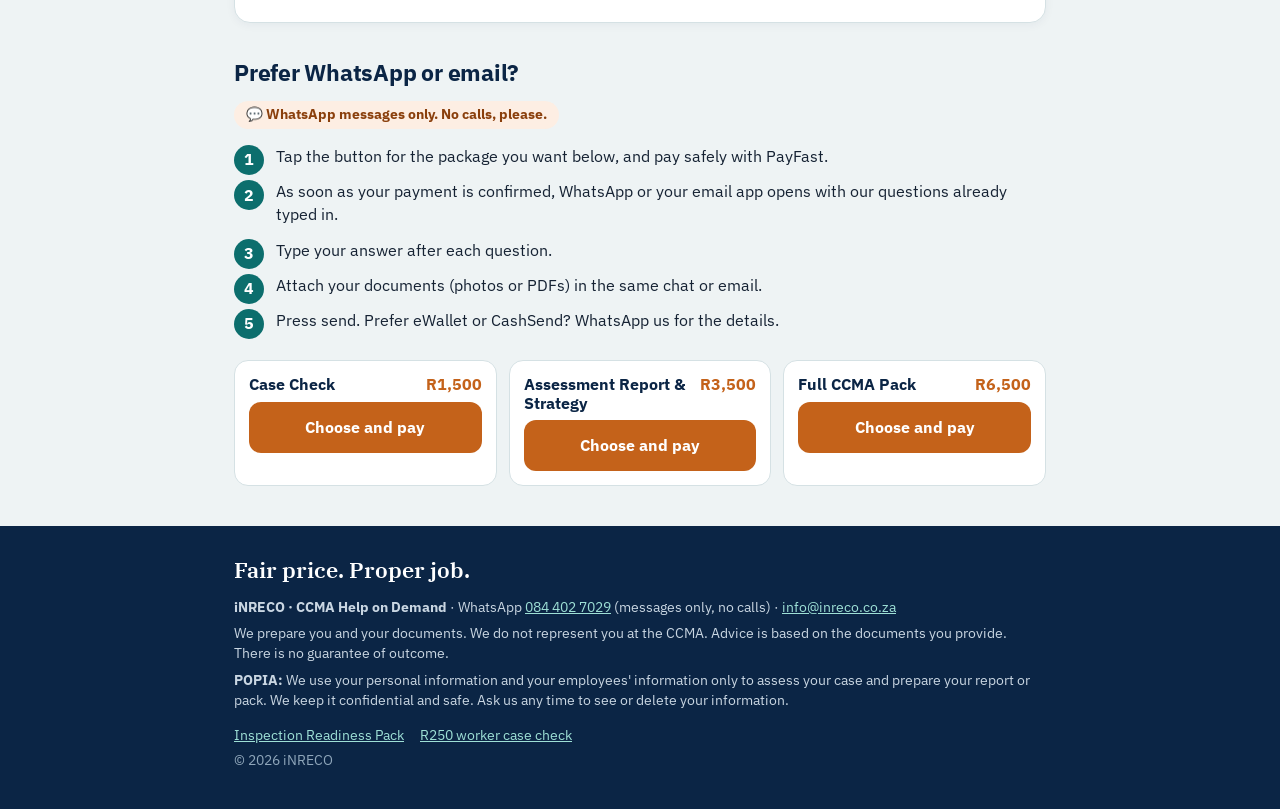
==== commit 6b12c355: "Add files via upload" ====
--- a/employer.html
+++ b/employer.html
@@ -44,7 +44,7 @@
   <div class="wrap"><div class="card" style="border:2px solid #1f9d8b">
     <h2 id="payReturnTitle">Thank you</h2>
     <p id="payReturnText"></p>
-    <a class="btn btn-wa" id="payReturnWa" href="#" target="_blank" rel="noopener">WhatsApp us</a>
+    <div id="payReturnActions"></div>
   </div></div>
 </section>
 
@@ -148,17 +148,13 @@
       </div>
 
       <div class="errors" id="errors" hidden></div>
-      <button type="submit" class="btn btn-teal btn-block" style="margin-top:14px" id="submitBtn">Check and send my answers</button>
+      <button type="submit" class="btn btn-teal btn-block" style="margin-top:14px" id="submitBtn">Check my answers</button>
 
       <div id="result" hidden style="margin-top:16px">
         <h3>✅ Your answers are ready</h3>
-        <p class="small">Send them to us by WhatsApp or email. Then attach your documents in the same chat or email.</p>
+        <p class="small">After payment you send them to us by WhatsApp or email. Then attach your documents in the same chat or email.</p>
         <pre id="resultText"></pre>
-        <div class="grid two" style="margin-top:10px">
-          <a class="btn btn-wa" id="sendWa" href="#" target="_blank" rel="noopener">Send my answers by WhatsApp</a>
-          <a class="btn btn-mail" id="sendMail" href="#">Send my answers by email</a>
-        </div>
-        <p class="small" id="truncNote" hidden>Your answers were long, so the WhatsApp message is shortened. The email has everything.</p>
+        <p class="small" style="margin-top:10px">🔒 Next: pay below. As soon as PayFast confirms your payment, the WhatsApp and email buttons open at the top of this page, with your answers already typed in.</p>
       </div>
 
       <h3 style="margin-top:22px">Pay now</h3>
@@ -175,11 +171,11 @@
     <h2>Prefer WhatsApp or email?</h2>
     <p><span class="nocalls">💬 WhatsApp messages only. No calls, please.</span></p>
     <ol class="steps">
-      <li>Tap the button for the package you want below.</li>
-      <li>WhatsApp or your email app opens with our questions already typed in.</li>
+      <li>Tap the button for the package you want below, and pay safely with PayFast.</li>
+      <li>As soon as your payment is confirmed, WhatsApp or your email app opens with our questions already typed in.</li>
       <li>Type your answer after each question.</li>
       <li>Attach your documents (photos or PDFs) in the same chat or email.</li>
-      <li>Press send. Pay with the PayFast button above, or ask us for eWallet or CashSend.</li>
+      <li>Press send. Prefer eWallet or CashSend? WhatsApp us for the details.</li>
     </ol>
     <div class="contact-grid" id="contactGrid"></div>
   </div>
